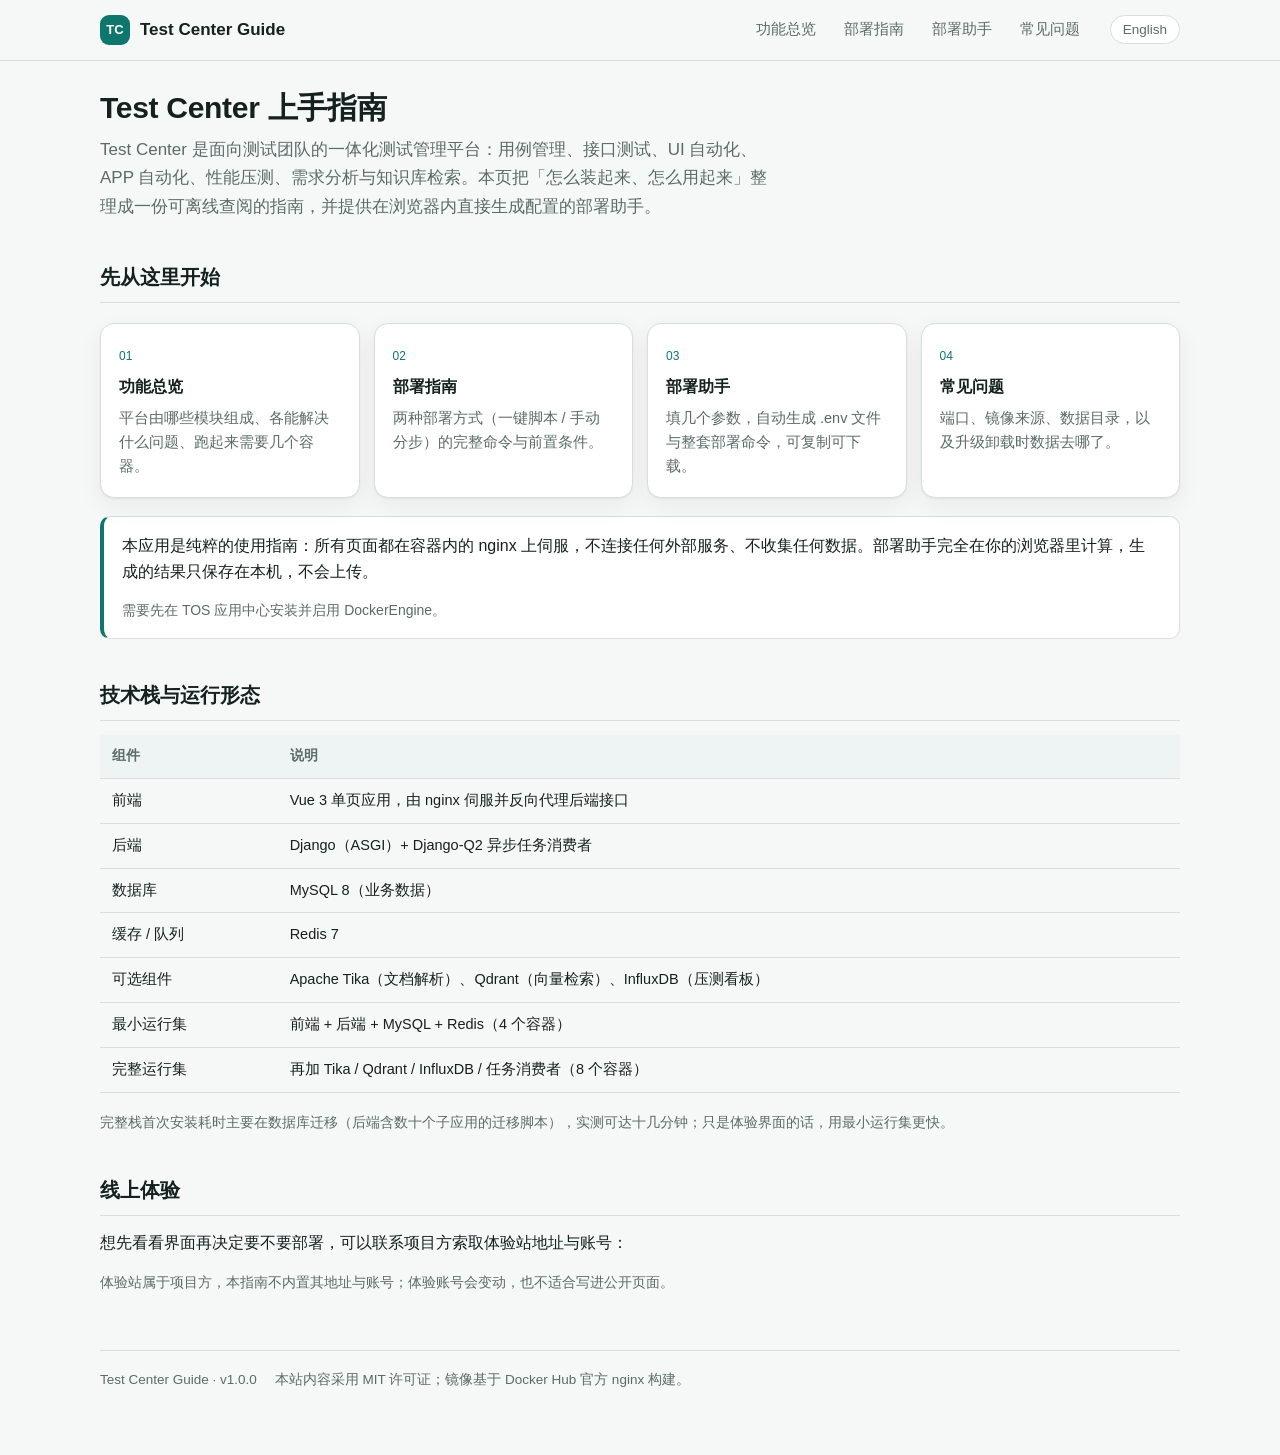
==== web/index.html @ d82fb4cb "feat: Test Center Guide — TOS 7 Docker 应用 1.0.0（中英双语） Test Center 的离线上手指南与部署助手，封装为 TOS 7 Docker 应用： " ====
<!DOCTYPE html>
<html lang="zh-CN">
<head>
<meta charset="utf-8">
<meta name="viewport" content="width=device-width, initial-scale=1">
<title data-i18n="index.title">Test Center 上手指南</title>
<meta name="description" content="Test Center 的离线部署指南与部署助手：功能总览、分步部署指引，并在浏览器内生成 .env 与部署命令。">
<link rel="icon" href="assets/favicon.svg" type="image/svg+xml">
<link rel="stylesheet" href="assets/style.css">
<script defer src="assets/i18n.js"></script>
<script defer src="assets/app.js"></script>
</head>
<body>

<header class="site-header">
  <div class="header-inner">
    <a class="brand" href="./">
      <span class="brand-mark">TC</span>
      <span>Test Center Guide</span>
    </a>
    <nav class="main-nav">
      <a href="features.html" data-i18n="nav.features">功能总览</a>
      <a href="deploy.html" data-i18n="nav.deploy">部署指南</a>
      <a href="generator.html" data-i18n="nav.generator">部署助手</a>
      <a href="faq.html" data-i18n="nav.faq">常见问题</a>
    </nav>
    <button class="lang-toggle" type="button">English</button>
  </div>
</header>

<main>
  <h1 data-i18n="index.title">Test Center 上手指南</h1>
  <p class="lede" data-i18n="index.lede">Test Center 是面向测试团队的一体化测试管理平台：用例管理、接口测试、UI 自动化、APP 自动化、性能压测、需求分析与知识库检索。本页把「怎么装起来、怎么用起来」整理成一份可离线查阅的指南，并提供在浏览器内直接生成配置的部署助手。</p>

  <h2 data-i18n="index.quick">先从这里开始</h2>
  <div class="grid">
    <a class="card" href="features.html">
      <span class="badge">01</span>
      <h3 data-i18n="index.card.features.t">功能总览</h3>
      <p data-i18n="index.card.features.d">平台由哪些模块组成、各能解决什么问题、跑起来需要几个容器。</p>
    </a>
    <a class="card" href="deploy.html">
      <span class="badge">02</span>
      <h3 data-i18n="index.card.deploy.t">部署指南</h3>
      <p data-i18n="index.card.deploy.d">两种部署方式（一键脚本 / 手动分步）的完整命令与前置条件。</p>
    </a>
    <a class="card" href="generator.html">
      <span class="badge">03</span>
      <h3 data-i18n="index.card.generator.t">部署助手</h3>
      <p data-i18n="index.card.generator.d">填几个参数，自动生成 .env 文件与整套部署命令，可复制可下载。</p>
    </a>
    <a class="card" href="faq.html">
      <span class="badge">04</span>
      <h3 data-i18n="index.card.faq.t">常见问题</h3>
      <p data-i18n="index.card.faq.d">端口、镜像来源、数据目录，以及升级卸载时数据去哪了。</p>
    </a>
  </div>

  <div class="panel">
    <p data-i18n="index.notice.body">本应用是纯粹的使用指南：所有页面都在容器内的 nginx 上伺服，不连接任何外部服务、不收集任何数据。部署助手完全在你的浏览器里计算，生成的结果只保存在本机，不会上传。</p>
    <p class="muted" data-i18n="common.requires">需要先在 TOS 应用中心安装并启用 DockerEngine。</p>
  </div>

  <h2 data-i18n="index.stack.t">技术栈与运行形态</h2>
  <div class="table-wrap">
    <table data-i18n-html="index.stack.table">
      <thead>
        <tr><th>组件</th><th>说明</th></tr>
      </thead>
      <tbody>
        <tr><td>前端</td><td>Vue 3 单页应用，由 nginx 伺服并反向代理后端接口</td></tr>
        <tr><td>后端</td><td>Django（ASGI）+ Django-Q2 异步任务消费者</td></tr>
        <tr><td>数据库</td><td>MySQL 8（业务数据）</td></tr>
        <tr><td>缓存 / 队列</td><td>Redis 7</td></tr>
        <tr><td>可选组件</td><td>Apache Tika（文档解析）、Qdrant（向量检索）、InfluxDB（压测看板）</td></tr>
        <tr><td>最小运行集</td><td>前端 + 后端 + MySQL + Redis（4 个容器）</td></tr>
        <tr><td>完整运行集</td><td>再加 Tika / Qdrant / InfluxDB / 任务消费者（8 个容器）</td></tr>
      </tbody>
    </table>
  </div>
  <p class="muted" data-i18n="index.stack.note">完整栈首次安装耗时主要在数据库迁移（后端含数十个子应用的迁移脚本），实测可达十几分钟；只是体验界面的话，用最小运行集更快。</p>

  <h2 data-i18n="index.demo.t">线上体验</h2>
  <p data-i18n="index.demo.body">想先看看界面再决定要不要部署，可以联系项目方索取体验站地址与账号：</p>
  <p class="muted" data-i18n="index.demo.note">体验站属于项目方，本指南不内置其地址与账号；体验账号会变动，也不适合写进公开页面。</p>
</main>

<footer>
  <span data-i18n="footer.version">Test Center Guide · v1.0.0</span>
  <span data-i18n="footer.license">本站内容采用 MIT 许可证；镜像基于 Docker Hub 官方 nginx 构建。</span>
</footer>

</body>
</html>
---- web/assets/style.css ----
/* ============================================================
   Test Center Guide —— 站点样式
   单一外部样式表；无外链字体、无外链资源，离线可用
   ============================================================ */
:root {
  --bg: #f6f8f8;
  --surface: #ffffff;
  --surface-2: #eef4f3;
  --text: #14211f;
  --muted: #5a6b68;
  --accent: #0f766e;
  --accent-soft: #d7ece9;
  --border: #d5e0de;
  --code-bg: #10201e;
  --code-text: #e6f4f1;
  --radius: 14px;
  --shadow: 0 1px 2px rgba(16, 32, 30, .06), 0 8px 24px rgba(16, 32, 30, .06);
  color-scheme: light;
}
@media (prefers-color-scheme: dark) {
  :root {
    --bg: #0e1615;
    --surface: #16211f;
    --surface-2: #1d2a28;
    --text: #e8f1ef;
    --muted: #9db0ad;
    --accent: #5eead4;
    --accent-soft: #1c3a36;
    --border: #263634;
    --code-bg: #0a1211;
    --code-text: #d9efeb;
    --shadow: 0 1px 2px rgba(0, 0, 0, .4), 0 8px 24px rgba(0, 0, 0, .3);
    color-scheme: dark;
  }
}

* { box-sizing: border-box; }

body {
  margin: 0;
  padding: 0 20px 64px;
  background: var(--bg);
  color: var(--text);
  font: 16px/1.65 -apple-system, BlinkMacSystemFont, "Segoe UI", "Microsoft YaHei",
        "PingFang SC", "Hiragino Sans GB", Roboto, Helvetica, Arial, sans-serif;
  -webkit-text-size-adjust: 100%;
}

/* ---------- 页头 ---------- */
.site-header {
  position: sticky;
  top: 0;
  z-index: 10;
  margin: 0 -20px 28px;
  padding: 12px 20px;
  background: var(--bg);
  border-bottom: 1px solid var(--border);
}
.header-inner {
  max-width: 1080px;
  margin: 0 auto;
  display: flex;
  align-items: center;
  gap: 18px;
  flex-wrap: wrap;
}
.brand {
  display: flex;
  align-items: center;
  gap: 10px;
  font-weight: 700;
  font-size: 17px;
  text-decoration: none;
  color: var(--text);
  white-space: nowrap;
}
.brand-mark {
  width: 30px;
  height: 30px;
  border-radius: 9px;
  background: var(--accent);
  color: #fff;
  display: grid;
  place-items: center;
  font-size: 13px;
  font-weight: 800;
}
@media (prefers-color-scheme: dark) { .brand-mark { color: #0e1615; } }

nav.main-nav {
  display: flex;
  gap: 4px;
  flex-wrap: wrap;
  margin-left: auto;
}
nav.main-nav a {
  padding: 6px 12px;
  border-radius: 999px;
  text-decoration: none;
  color: var(--muted);
  font-size: 14.5px;
}
nav.main-nav a:hover { background: var(--surface-2); color: var(--text); }
nav.main-nav a[aria-current="page"] {
  background: var(--accent-soft);
  color: var(--accent);
  font-weight: 600;
}

.lang-toggle {
  border: 1px solid var(--border);
  background: var(--surface);
  color: var(--muted);
  border-radius: 999px;
  padding: 6px 12px;
  font-size: 13.5px;
  cursor: pointer;
  font-family: inherit;
}
.lang-toggle:hover { color: var(--text); border-color: var(--accent); }

/* ---------- 版心 ---------- */
main { max-width: 1080px; margin: 0 auto; }
h1 { font-size: 30px; line-height: 1.25; margin: 0 0 10px; letter-spacing: -.01em; }
h2 {
  font-size: 20px;
  margin: 40px 0 14px;
  padding-bottom: 8px;
  border-bottom: 1px solid var(--border);
}
h3 { font-size: 16.5px; margin: 24px 0 8px; }
p { margin: 0 0 14px; }
a { color: var(--accent); }
.lede { font-size: 17px; color: var(--muted); max-width: 72ch; }
.muted { color: var(--muted); font-size: 14px; }

/* ---------- 卡片 ---------- */
.grid {
  display: grid;
  gap: 14px;
  grid-template-columns: repeat(auto-fit, minmax(232px, 1fr));
  margin: 20px 0 8px;
}
.card {
  display: block;
  padding: 18px;
  background: var(--surface);
  border: 1px solid var(--border);
  border-radius: var(--radius);
  text-decoration: none;
  color: inherit;
  box-shadow: var(--shadow);
  transition: transform .12s ease, border-color .12s ease;
}
.card:hover { transform: translateY(-2px); border-color: var(--accent); }
.card h3 { margin: 0 0 6px; font-size: 16px; }
.card p { margin: 0; color: var(--muted); font-size: 14.5px; }
.card .badge { display: inline-block; margin-bottom: 8px; font-size: 12px; color: var(--accent); }

/* ---------- 信息块 ---------- */
.panel {
  padding: 16px 18px;
  background: var(--surface);
  border: 1px solid var(--border);
  border-left: 4px solid var(--accent);
  border-radius: 10px;
  margin: 18px 0;
}
.panel.warn { border-left-color: #d97706; }
.panel p:last-child { margin-bottom: 0; }

/* ---------- 代码块 ---------- */
.code-wrap { position: relative; margin: 14px 0 18px; }
pre {
  margin: 0;
  padding: 16px;
  overflow-x: auto;
  background: var(--code-bg);
  color: var(--code-text);
  border-radius: 10px;
  font-size: 13.5px;
  line-height: 1.6;
  font-family: ui-monospace, SFMono-Regular, Menlo, Consolas, "Liberation Mono", monospace;
}
code { font-family: ui-monospace, SFMono-Regular, Menlo, Consolas, monospace; font-size: .93em; }
p code, li code, td code {
  background: var(--surface-2);
  padding: 2px 6px;
  border-radius: 6px;
}
.copy-btn {
  position: absolute;
  top: 8px;
  right: 8px;
  border: 1px solid rgba(255, 255, 255, .25);
  background: rgba(255, 255, 255, .1);
  color: var(--code-text);
  border-radius: 7px;
  padding: 4px 10px;
  font-size: 12.5px;
  cursor: pointer;
  font-family: inherit;
}
.copy-btn:hover { background: rgba(255, 255, 255, .2); }
.copy-btn.done { background: var(--accent); color: #fff; border-color: transparent; }

/* ---------- 表格 ---------- */
.table-wrap { overflow-x: auto; margin: 14px 0 18px; }
table { border-collapse: collapse; width: 100%; font-size: 14.5px; min-width: 520px; }
th, td { text-align: left; padding: 10px 12px; border-bottom: 1px solid var(--border); vertical-align: top; }
th { background: var(--surface-2); font-size: 13.5px; color: var(--muted); font-weight: 600; }

/* ---------- 列表 ---------- */
ul, ol { padding-left: 22px; margin: 0 0 14px; }
li { margin: 4px 0; }

/* ---------- 表单（部署助手） ---------- */
.form-grid {
  display: grid;
  gap: 14px;
  grid-template-columns: repeat(auto-fit, minmax(240px, 1fr));
  margin: 18px 0;
}
.field { display: flex; flex-direction: column; gap: 6px; }
.field label { font-size: 13.5px; color: var(--muted); }
.field input, .field select {
  padding: 9px 11px;
  border: 1px solid var(--border);
  border-radius: 9px;
  background: var(--surface);
  color: var(--text);
  font-family: inherit;
  font-size: 14.5px;
}
.field input:focus, .field select:focus {
  outline: 2px solid var(--accent-soft);
  border-color: var(--accent);
}
.actions { display: flex; gap: 10px; flex-wrap: wrap; margin: 8px 0 4px; }
.btn {
  border: 1px solid var(--accent);
  background: var(--accent);
  color: #fff;
  border-radius: 9px;
  padding: 9px 16px;
  font-size: 14.5px;
  cursor: pointer;
  font-family: inherit;
  font-weight: 600;
}
@media (prefers-color-scheme: dark) { .btn { color: #0e1615; } }
.btn.secondary { background: transparent; color: var(--accent); }
.btn:hover { filter: brightness(1.06); }
.hint { font-size: 13px; color: var(--muted); margin: 6px 0 0; }

/* ---------- 页脚 ---------- */
footer {
  max-width: 1080px;
  margin: 56px auto 0;
  padding-top: 18px;
  border-top: 1px solid var(--border);
  color: var(--muted);
  font-size: 13.5px;
  display: flex;
  gap: 18px;
  flex-wrap: wrap;
}
footer a { color: var(--muted); }

@media (max-width: 640px) {
  h1 { font-size: 24px; }
  body { padding: 0 16px 48px; }
  .site-header { margin: 0 -16px 22px; padding: 10px 16px; }
}
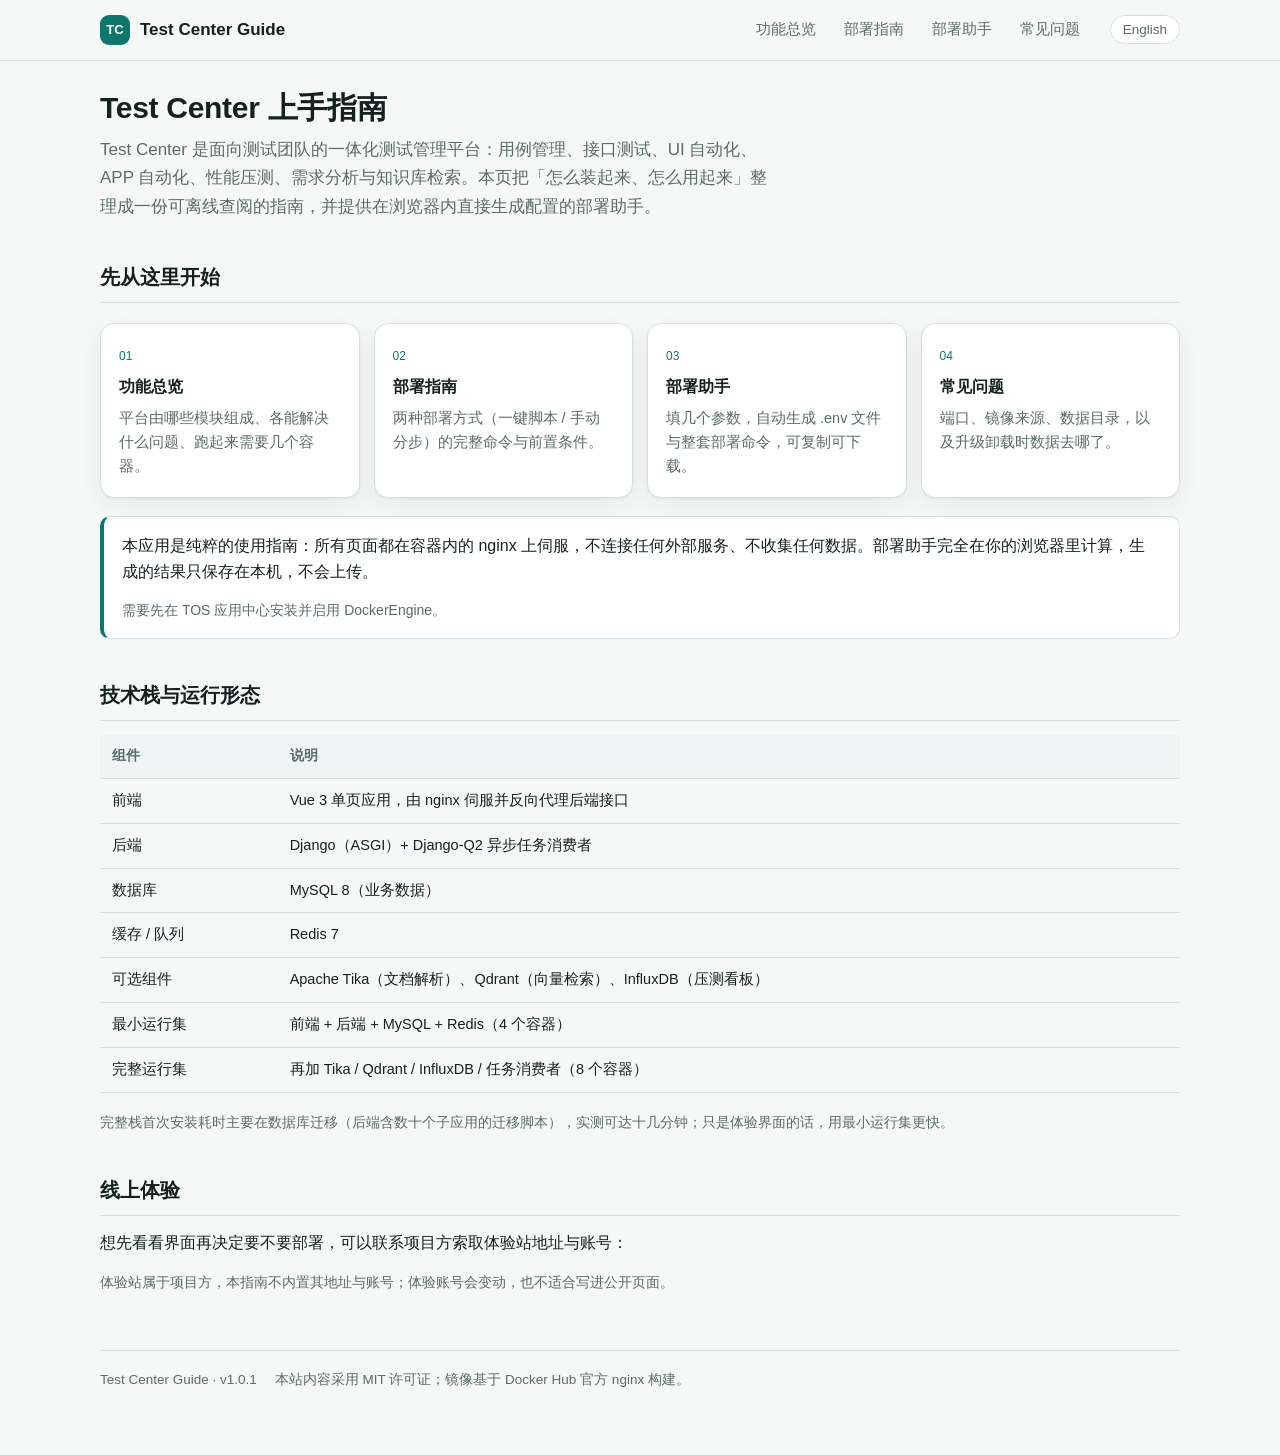
==== commit 3745093f: "feat(i18n): .lang 补齐 14 种语言真翻译，版本升至 1.0.1 原先 11 种语言（fr-fr … pt-pt）按指引 8.5.4-1「未翻译填英文」的合规下限 逐字复制英文，非英" ====
--- a/web/index.html
+++ b/web/index.html
@@ -86,7 +86,7 @@
 </main>
 
 <footer>
-  <span data-i18n="footer.version">Test Center Guide · v1.0.0</span>
+  <span data-i18n="footer.version">Test Center Guide · v1.0.1</span>
   <span data-i18n="footer.license">本站内容采用 MIT 许可证；镜像基于 Docker Hub 官方 nginx 构建。</span>
 </footer>
 
